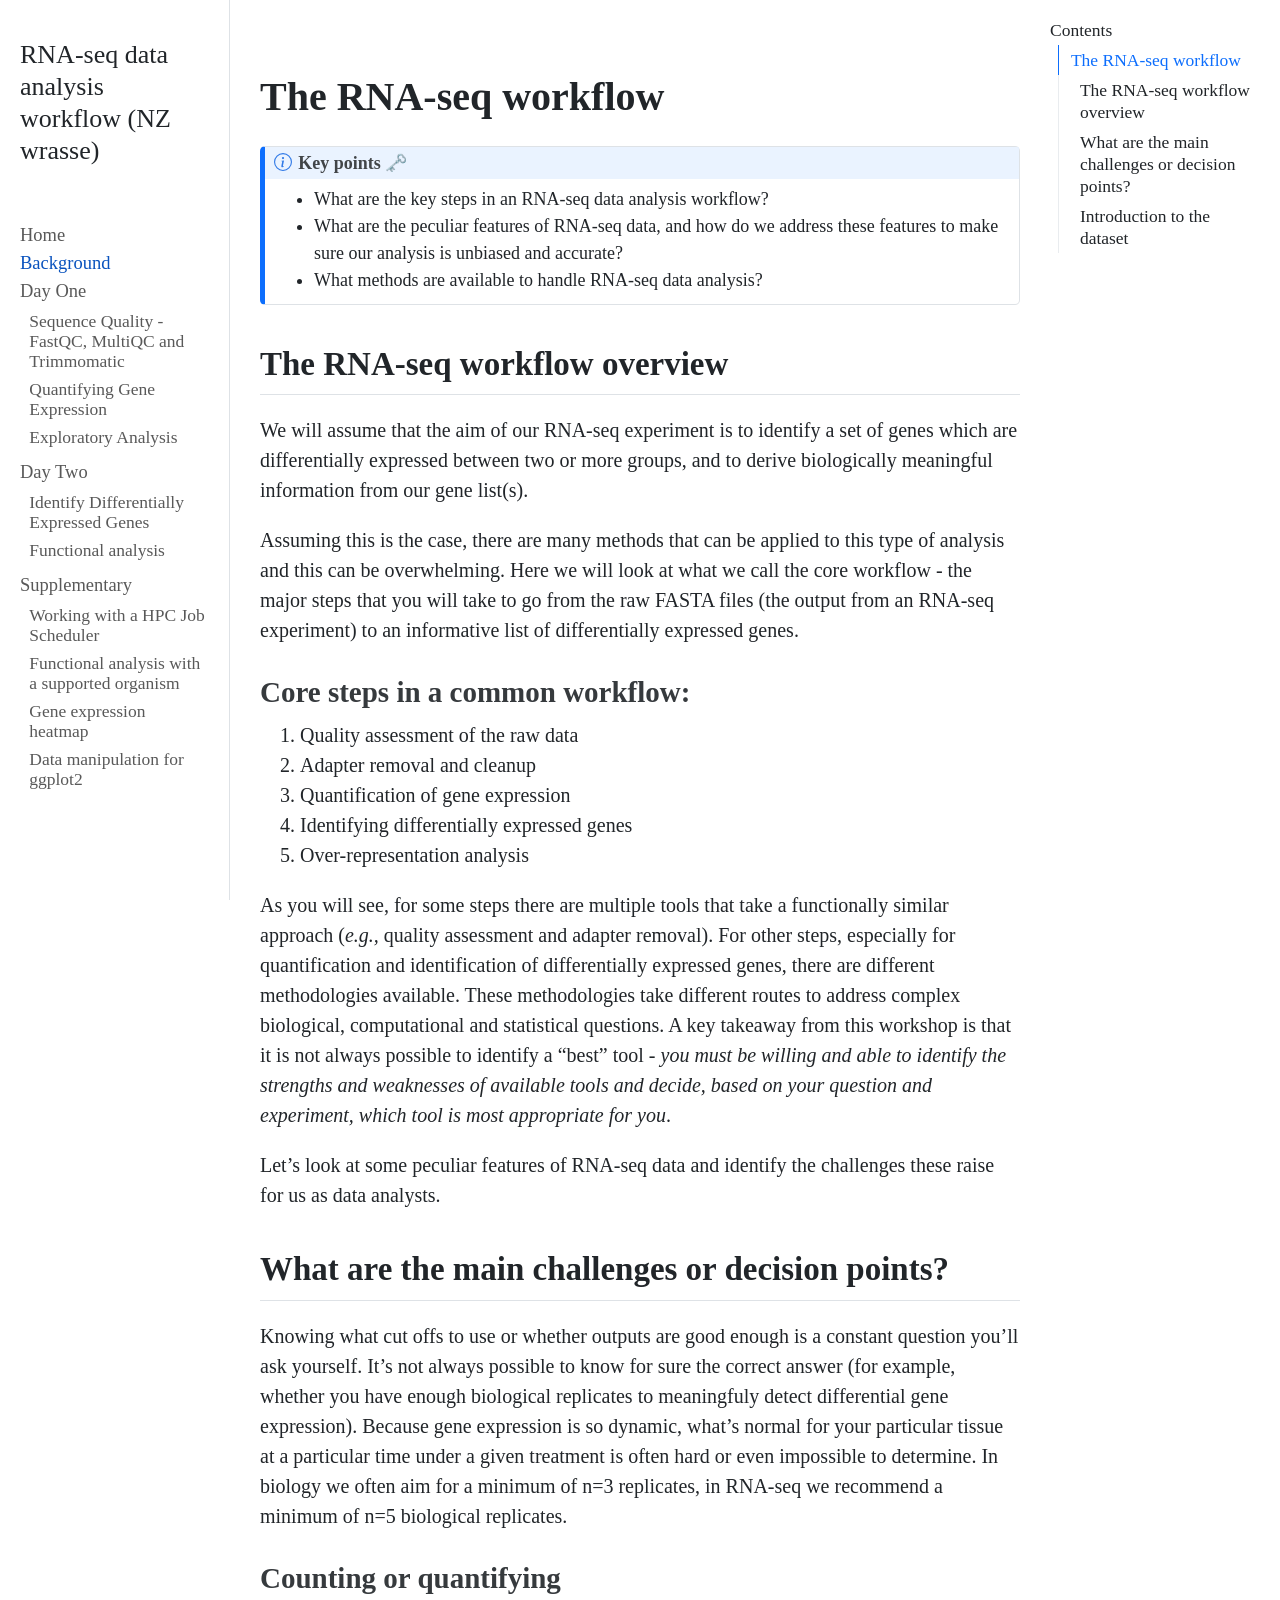
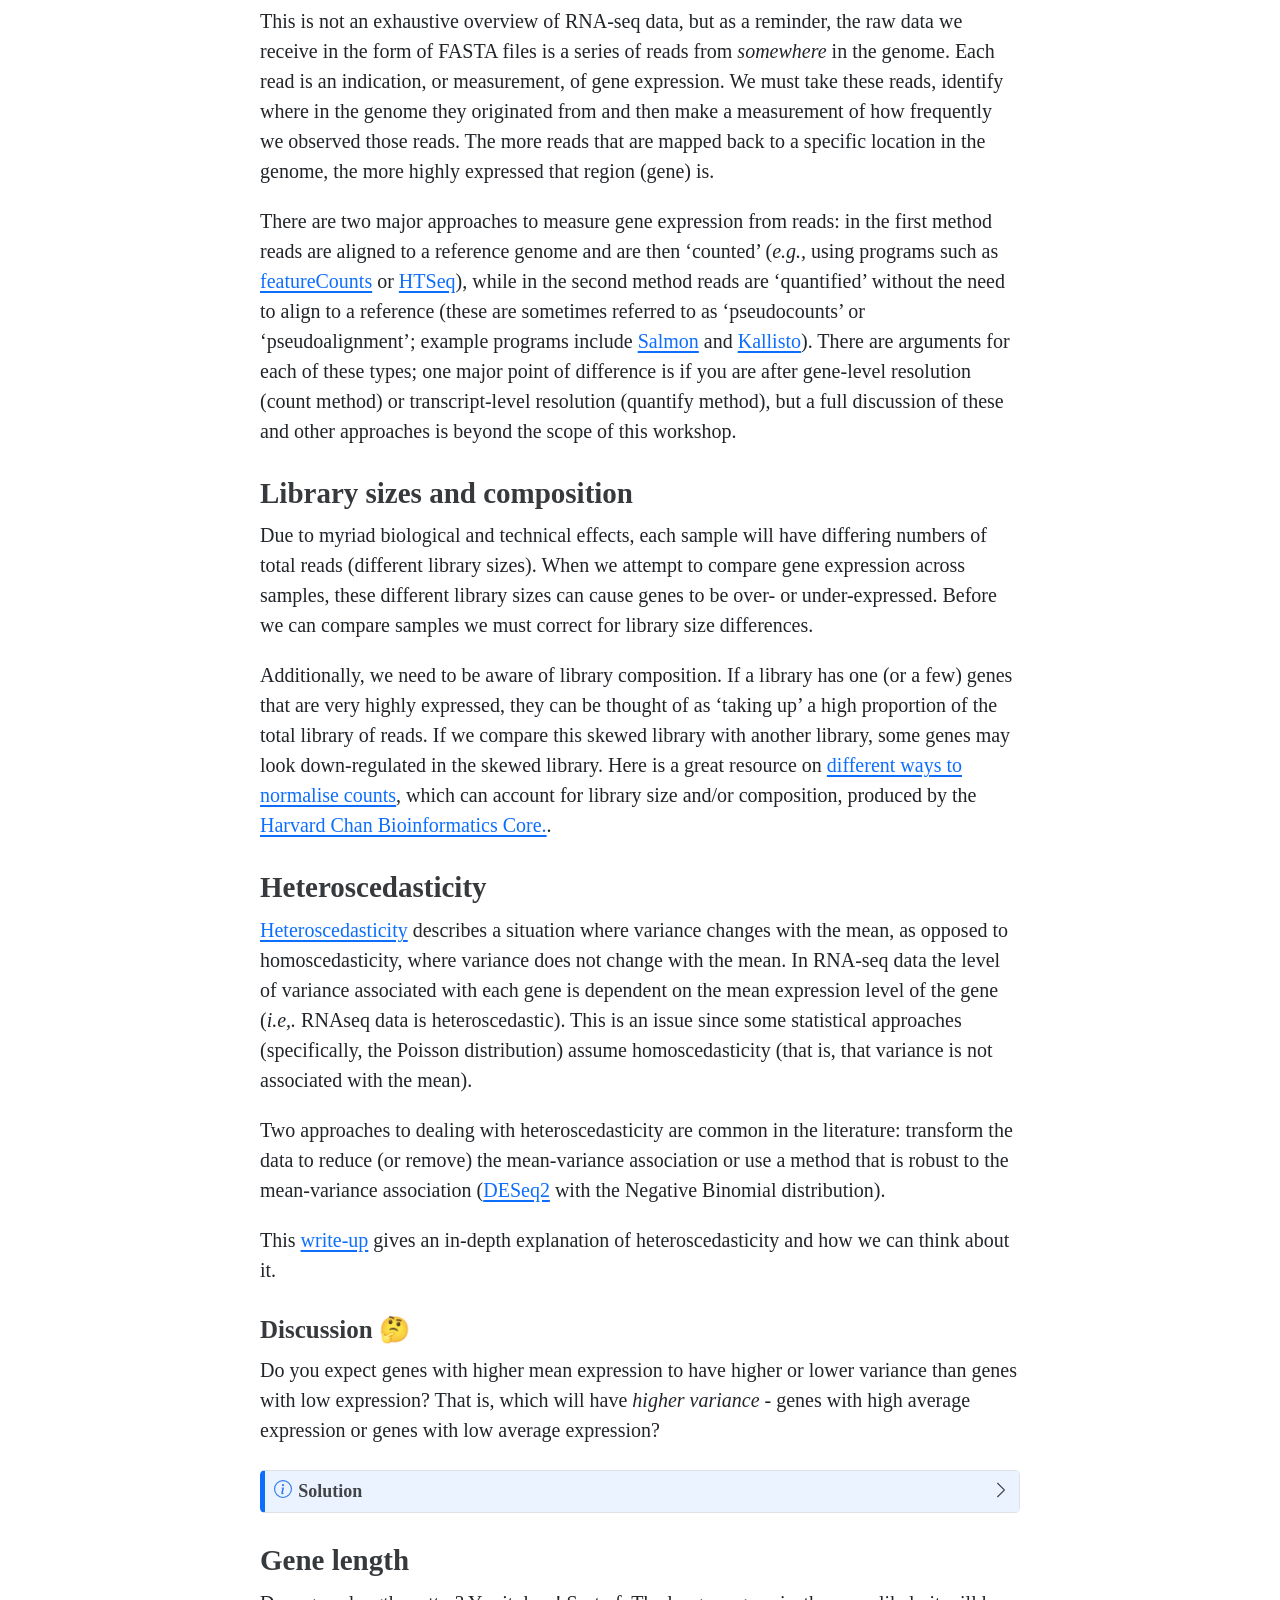
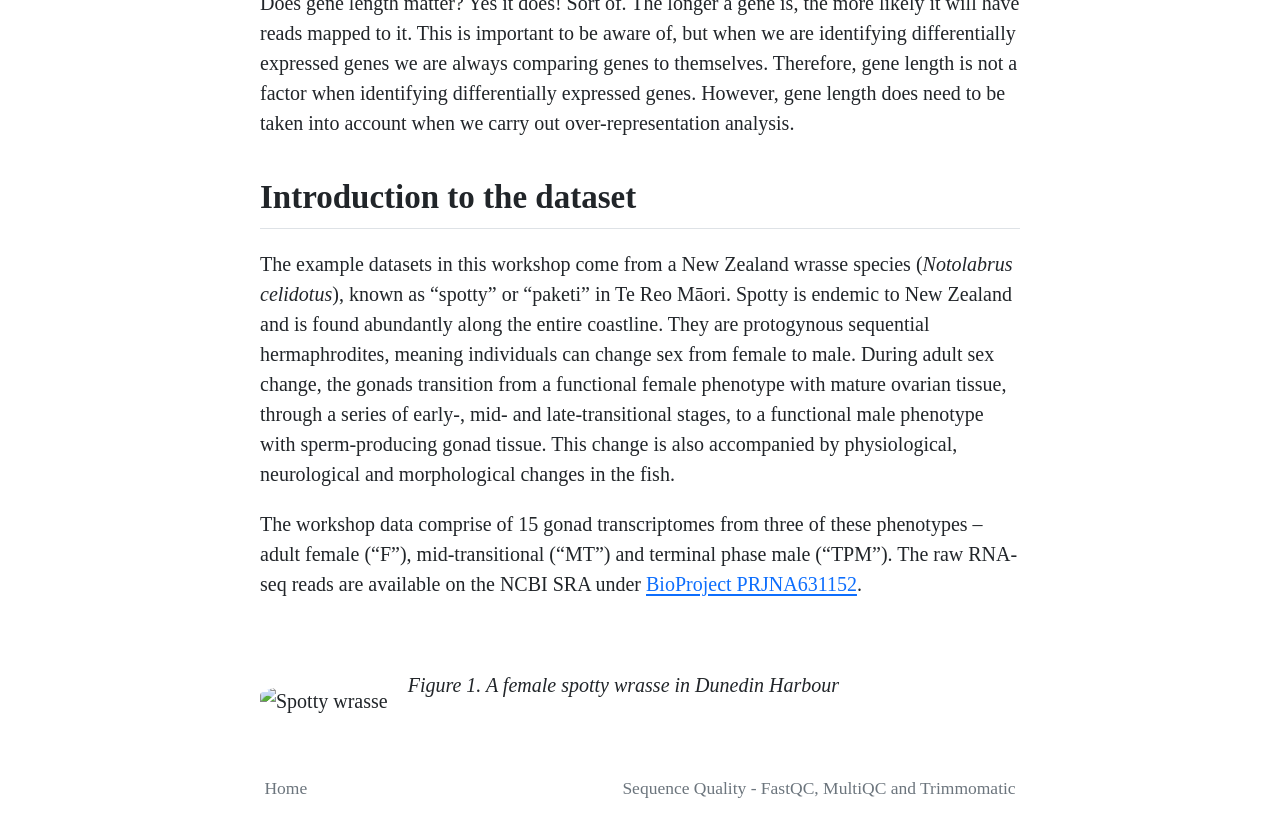
==== docs/background.html @ fb3caf38 "updates" ====
<!DOCTYPE html>
<html xmlns="http://www.w3.org/1999/xhtml" lang="en" xml:lang="en"><head>

<meta charset="utf-8">
<meta name="generator" content="quarto-1.7.31">

<meta name="viewport" content="width=device-width, initial-scale=1.0, user-scalable=yes">


<title>background – RNA-seq data analysis workflow (NZ wrasse)</title>
<style>
code{white-space: pre-wrap;}
span.smallcaps{font-variant: small-caps;}
div.columns{display: flex; gap: min(4vw, 1.5em);}
div.column{flex: auto; overflow-x: auto;}
div.hanging-indent{margin-left: 1.5em; text-indent: -1.5em;}
ul.task-list{list-style: none;}
ul.task-list li input[type="checkbox"] {
  width: 0.8em;
  margin: 0 0.8em 0.2em -1em; /* quarto-specific, see https://github.com/quarto-dev/quarto-cli/issues/4556 */ 
  vertical-align: middle;
}
</style>


<script src="site_libs/quarto-nav/quarto-nav.js"></script>
<script src="site_libs/quarto-nav/headroom.min.js"></script>
<script src="site_libs/clipboard/clipboard.min.js"></script>
<script src="site_libs/quarto-search/autocomplete.umd.js"></script>
<script src="site_libs/quarto-search/fuse.min.js"></script>
<script src="site_libs/quarto-search/quarto-search.js"></script>
<meta name="quarto:offset" content="./">
<link href="./sequence-quality.html" rel="next">
<link href="./index.html" rel="prev">
<link href="./theme_images/GA-image-black-favicon.png" rel="icon" type="image/png">
<script src="site_libs/quarto-html/quarto.js" type="module"></script>
<script src="site_libs/quarto-html/tabsets/tabsets.js" type="module"></script>
<script src="site_libs/quarto-html/popper.min.js"></script>
<script src="site_libs/quarto-html/tippy.umd.min.js"></script>
<script src="site_libs/quarto-html/anchor.min.js"></script>
<link href="site_libs/quarto-html/tippy.css" rel="stylesheet">
<link href="site_libs/quarto-html/quarto-syntax-highlighting-e1a5c8363afafaef2c763b6775fbf3ca.css" rel="stylesheet" id="quarto-text-highlighting-styles">
<script src="site_libs/bootstrap/bootstrap.min.js"></script>
<link href="site_libs/bootstrap/bootstrap-icons.css" rel="stylesheet">
<link href="site_libs/bootstrap/bootstrap-2b26f57d8318b6eba2cd7cd1feee4645.min.css" rel="stylesheet" append-hash="true" id="quarto-bootstrap" data-mode="light">
<script id="quarto-search-options" type="application/json">{
  "location": "sidebar",
  "copy-button": false,
  "collapse-after": 3,
  "panel-placement": "start",
  "type": "textbox",
  "limit": 50,
  "keyboard-shortcut": [
    "f",
    "/",
    "s"
  ],
  "show-item-context": false,
  "language": {
    "search-no-results-text": "No results",
    "search-matching-documents-text": "matching documents",
    "search-copy-link-title": "Copy link to search",
    "search-hide-matches-text": "Hide additional matches",
    "search-more-match-text": "more match in this document",
    "search-more-matches-text": "more matches in this document",
    "search-clear-button-title": "Clear",
    "search-text-placeholder": "",
    "search-detached-cancel-button-title": "Cancel",
    "search-submit-button-title": "Submit",
    "search-label": "Search"
  }
}</script>


<link rel="stylesheet" href="styles.css">
<meta property="og:title" content="– RNA-seq data analysis workflow (NZ wrasse)">
<meta property="og:image" content="images/spotty-pic.JPG">
<meta property="og:site_name" content="RNA-seq data analysis workflow (NZ wrasse)">
<meta property="og:image:alt" content="Spotty wrasse">
</head>

<body class="nav-sidebar docked quarto-light">

<div id="quarto-search-results"></div>
  <header id="quarto-header" class="headroom fixed-top">
  <nav class="quarto-secondary-nav">
    <div class="container-fluid d-flex">
      <button type="button" class="quarto-btn-toggle btn" data-bs-toggle="collapse" role="button" data-bs-target=".quarto-sidebar-collapse-item" aria-controls="quarto-sidebar" aria-expanded="false" aria-label="Toggle sidebar navigation" onclick="if (window.quartoToggleHeadroom) { window.quartoToggleHeadroom(); }">
        <i class="bi bi-layout-text-sidebar-reverse"></i>
      </button>
        <nav class="quarto-page-breadcrumbs" aria-label="breadcrumb"><ol class="breadcrumb"><li class="breadcrumb-item"><a href="./background.html">Background</a></li></ol></nav>
        <a class="flex-grow-1" role="navigation" data-bs-toggle="collapse" data-bs-target=".quarto-sidebar-collapse-item" aria-controls="quarto-sidebar" aria-expanded="false" aria-label="Toggle sidebar navigation" onclick="if (window.quartoToggleHeadroom) { window.quartoToggleHeadroom(); }">      
        </a>
      <button type="button" class="btn quarto-search-button" aria-label="Search" onclick="window.quartoOpenSearch();">
        <i class="bi bi-search"></i>
      </button>
    </div>
  </nav>
</header>
<!-- content -->
<div id="quarto-content" class="quarto-container page-columns page-rows-contents page-layout-article">
<!-- sidebar -->
  <nav id="quarto-sidebar" class="sidebar collapse collapse-horizontal quarto-sidebar-collapse-item sidebar-navigation docked overflow-auto">
    <div class="pt-lg-2 mt-2 text-left sidebar-header">
    <div class="sidebar-title mb-0 py-0">
      <a href="./">RNA-seq data analysis workflow (NZ wrasse)</a> 
        <div class="sidebar-tools-main">
    <a href="https://github.com/GenomicsAotearoa/RNA-seq-data-analysis-workflow-NZ" title="Github" class="quarto-navigation-tool px-1" aria-label="Github"><i class="bi bi-github"></i></a>
</div>
    </div>
      </div>
        <div class="mt-2 flex-shrink-0 align-items-center">
        <div class="sidebar-search">
        <div id="quarto-search" class="" title="Search"></div>
        </div>
        </div>
    <div class="sidebar-menu-container"> 
    <ul class="list-unstyled mt-1">
        <li class="sidebar-item">
  <div class="sidebar-item-container"> 
  <a href="./index.html" class="sidebar-item-text sidebar-link">
 <span class="menu-text">Home</span></a>
  </div>
</li>
        <li class="sidebar-item">
  <div class="sidebar-item-container"> 
  <a href="./background.html" class="sidebar-item-text sidebar-link active">
 <span class="menu-text">Background</span></a>
  </div>
</li>
        <li class="sidebar-item sidebar-item-section">
      <div class="sidebar-item-container"> 
            <a class="sidebar-item-text sidebar-link text-start" data-bs-toggle="collapse" data-bs-target="#quarto-sidebar-section-1" role="navigation" aria-expanded="true">
 <span class="menu-text">Day One</span></a>
          <a class="sidebar-item-toggle text-start" data-bs-toggle="collapse" data-bs-target="#quarto-sidebar-section-1" role="navigation" aria-expanded="true" aria-label="Toggle section">
            <i class="bi bi-chevron-right ms-2"></i>
          </a> 
      </div>
      <ul id="quarto-sidebar-section-1" class="collapse list-unstyled sidebar-section depth1 show">  
          <li class="sidebar-item">
  <div class="sidebar-item-container"> 
  <a href="./sequence-quality.html" class="sidebar-item-text sidebar-link">
 <span class="menu-text">Sequence Quality - FastQC, MultiQC and Trimmomatic</span></a>
  </div>
</li>
          <li class="sidebar-item">
  <div class="sidebar-item-container"> 
  <a href="./index-align-quantify.html" class="sidebar-item-text sidebar-link">
 <span class="menu-text">Quantifying Gene Expression</span></a>
  </div>
</li>
          <li class="sidebar-item">
  <div class="sidebar-item-container"> 
  <a href="./exploratory.html" class="sidebar-item-text sidebar-link">
 <span class="menu-text">Exploratory Analysis</span></a>
  </div>
</li>
      </ul>
  </li>
        <li class="sidebar-item sidebar-item-section">
      <div class="sidebar-item-container"> 
            <a class="sidebar-item-text sidebar-link text-start" data-bs-toggle="collapse" data-bs-target="#quarto-sidebar-section-2" role="navigation" aria-expanded="true">
 <span class="menu-text">Day Two</span></a>
          <a class="sidebar-item-toggle text-start" data-bs-toggle="collapse" data-bs-target="#quarto-sidebar-section-2" role="navigation" aria-expanded="true" aria-label="Toggle section">
            <i class="bi bi-chevron-right ms-2"></i>
          </a> 
      </div>
      <ul id="quarto-sidebar-section-2" class="collapse list-unstyled sidebar-section depth1 show">  
          <li class="sidebar-item">
  <div class="sidebar-item-container"> 
  <a href="./dge.html" class="sidebar-item-text sidebar-link">
 <span class="menu-text">Identify Differentially Expressed Genes</span></a>
  </div>
</li>
          <li class="sidebar-item">
  <div class="sidebar-item-container"> 
  <a href="./functional-analysis.html" class="sidebar-item-text sidebar-link">
 <span class="menu-text">Functional analysis</span></a>
  </div>
</li>
      </ul>
  </li>
        <li class="sidebar-item sidebar-item-section">
      <div class="sidebar-item-container"> 
            <a class="sidebar-item-text sidebar-link text-start" data-bs-toggle="collapse" data-bs-target="#quarto-sidebar-section-3" role="navigation" aria-expanded="true">
 <span class="menu-text">Supplementary</span></a>
          <a class="sidebar-item-toggle text-start" data-bs-toggle="collapse" data-bs-target="#quarto-sidebar-section-3" role="navigation" aria-expanded="true" aria-label="Toggle section">
            <i class="bi bi-chevron-right ms-2"></i>
          </a> 
      </div>
      <ul id="quarto-sidebar-section-3" class="collapse list-unstyled sidebar-section depth1 show">  
          <li class="sidebar-item">
  <div class="sidebar-item-container"> 
  <a href="./Supplementary/S1_hpc-job-scheduler.html" class="sidebar-item-text sidebar-link">
 <span class="menu-text">Working with a HPC Job Scheduler</span></a>
  </div>
</li>
          <li class="sidebar-item">
  <div class="sidebar-item-container"> 
  <a href="./Supplementary/S2_functional.html" class="sidebar-item-text sidebar-link">
 <span class="menu-text">Functional analysis with a supported organism</span></a>
  </div>
</li>
          <li class="sidebar-item">
  <div class="sidebar-item-container"> 
  <a href="./Supplementary/S3_heatmap.html" class="sidebar-item-text sidebar-link">
 <span class="menu-text">Gene expression heatmap</span></a>
  </div>
</li>
          <li class="sidebar-item">
  <div class="sidebar-item-container"> 
  <a href="./Supplementary/S4_data-manipulation-ggplot2.html" class="sidebar-item-text sidebar-link">
 <span class="menu-text">Data manipulation for ggplot2</span></a>
  </div>
</li>
      </ul>
  </li>
    </ul>
    </div>
</nav>
<div id="quarto-sidebar-glass" class="quarto-sidebar-collapse-item" data-bs-toggle="collapse" data-bs-target=".quarto-sidebar-collapse-item"></div>
<!-- margin-sidebar -->
    <div id="quarto-margin-sidebar" class="sidebar margin-sidebar">
        <nav id="TOC" role="doc-toc" class="toc-active">
    <h2 id="toc-title">Contents</h2>
   
  <ul>
  <li><a href="#the-rna-seq-workflow" id="toc-the-rna-seq-workflow" class="nav-link active" data-scroll-target="#the-rna-seq-workflow">The RNA-seq workflow</a>
  <ul>
  <li><a href="#the-rna-seq-workflow-overview" id="toc-the-rna-seq-workflow-overview" class="nav-link" data-scroll-target="#the-rna-seq-workflow-overview">The RNA-seq workflow overview</a>
  <ul class="collapse">
  <li><a href="#core-steps-in-a-common-workflow" id="toc-core-steps-in-a-common-workflow" class="nav-link" data-scroll-target="#core-steps-in-a-common-workflow">Core steps in a common workflow:</a></li>
  </ul></li>
  <li><a href="#what-are-the-main-challenges-or-decision-points" id="toc-what-are-the-main-challenges-or-decision-points" class="nav-link" data-scroll-target="#what-are-the-main-challenges-or-decision-points">What are the main challenges or decision points?</a>
  <ul class="collapse">
  <li><a href="#counting-or-quantifying" id="toc-counting-or-quantifying" class="nav-link" data-scroll-target="#counting-or-quantifying">Counting or quantifying</a></li>
  <li><a href="#library-sizes-and-composition" id="toc-library-sizes-and-composition" class="nav-link" data-scroll-target="#library-sizes-and-composition">Library sizes and composition</a></li>
  <li><a href="#heteroscedasticity" id="toc-heteroscedasticity" class="nav-link" data-scroll-target="#heteroscedasticity">Heteroscedasticity</a>
  <ul class="collapse">
  <li><a href="#discussion" id="toc-discussion" class="nav-link" data-scroll-target="#discussion"><strong>Discussion</strong> 🤔</a></li>
  </ul></li>
  <li><a href="#gene-length" id="toc-gene-length" class="nav-link" data-scroll-target="#gene-length">Gene length</a></li>
  </ul></li>
  <li><a href="#introduction-to-the-dataset" id="toc-introduction-to-the-dataset" class="nav-link" data-scroll-target="#introduction-to-the-dataset">Introduction to the dataset</a></li>
  </ul></li>
  </ul>
</nav>
    </div>
<!-- main -->
<main class="content" id="quarto-document-content"><header id="title-block-header" class="quarto-title-block"></header>




<section id="the-rna-seq-workflow" class="level1">
<h1>The RNA-seq workflow</h1>
<div class="callout callout-style-default callout-note callout-titled">
<div class="callout-header d-flex align-content-center">
<div class="callout-icon-container">
<i class="callout-icon"></i>
</div>
<div class="callout-title-container flex-fill">
Key points 🗝️
</div>
</div>
<div class="callout-body-container callout-body">
<ul>
<li>What are the key steps in an RNA-seq data analysis workflow?<br>
</li>
<li>What are the peculiar features of RNA-seq data, and how do we address these features to make sure our analysis is unbiased and accurate?<br>
</li>
<li>What methods are available to handle RNA-seq data analysis?<br>
</li>
</ul>
</div>
</div>
<section id="the-rna-seq-workflow-overview" class="level2">
<h2 class="anchored" data-anchor-id="the-rna-seq-workflow-overview">The RNA-seq workflow overview</h2>
<p>We will assume that the aim of our RNA-seq experiment is to identify a set of genes which are differentially expressed between two or more groups, and to derive biologically meaningful information from our gene list(s).</p>
<p>Assuming this is the case, there are many methods that can be applied to this type of analysis and this can be overwhelming. Here we will look at what we call the core workflow - the major steps that you will take to go from the raw FASTA files (the output from an RNA-seq experiment) to an informative list of differentially expressed genes.</p>
<section id="core-steps-in-a-common-workflow" class="level3">
<h3 class="anchored" data-anchor-id="core-steps-in-a-common-workflow">Core steps in a common workflow:</h3>
<ol type="1">
<li>Quality assessment of the raw data</li>
<li>Adapter removal and cleanup</li>
<li>Quantification of gene expression</li>
<li>Identifying differentially expressed genes</li>
<li>Over-representation analysis</li>
</ol>
<p>As you will see, for some steps there are multiple tools that take a functionally similar approach (<em>e.g.,</em> quality assessment and adapter removal). For other steps, especially for quantification and identification of differentially expressed genes, there are different methodologies available. These methodologies take different routes to address complex biological, computational and statistical questions. A key takeaway from this workshop is that it is not always possible to identify a “best” tool - <em>you must be willing and able to identify the strengths and weaknesses of available tools and decide, based on your question and experiment, which tool is most appropriate for you</em>.</p>
<p>Let’s look at some peculiar features of RNA-seq data and identify the challenges these raise for us as data analysts.</p>
</section>
</section>
<section id="what-are-the-main-challenges-or-decision-points" class="level2">
<h2 class="anchored" data-anchor-id="what-are-the-main-challenges-or-decision-points">What are the main challenges or decision points?</h2>
<p>Knowing what cut offs to use or whether outputs are good enough is a constant question you’ll ask yourself. It’s not always possible to know for sure the correct answer (for example, whether you have enough biological replicates to meaningfuly detect differential gene expression). Because gene expression is so dynamic, what’s normal for your particular tissue at a particular time under a given treatment is often hard or even impossible to determine. In biology we often aim for a minimum of n=3 replicates, in RNA-seq we recommend a minimum of n=5 biological replicates.</p>
<section id="counting-or-quantifying" class="level3">
<h3 class="anchored" data-anchor-id="counting-or-quantifying">Counting or quantifying</h3>
<p>This is not an exhaustive overview of RNA-seq data, but as a reminder, the raw data we receive in the form of FASTA files is a series of reads from <em>somewhere</em> in the genome. Each read is an indication, or measurement, of gene expression. We must take these reads, identify where in the genome they originated from and then make a measurement of how frequently we observed those reads. The more reads that are mapped back to a specific location in the genome, the more highly expressed that region (gene) is.</p>
<p>There are two major approaches to measure gene expression from reads: in the first method reads are aligned to a reference genome and are then ‘counted’ (<em>e.g.,</em> using programs such as <a href="https://subread.sourceforge.net/featureCounts.html">featureCounts</a> or <a href="https://htseq.readthedocs.io/en/latest/htseqcount.html">HTSeq</a>), while in the second method reads are ‘quantified’ without the need to align to a reference (these are sometimes referred to as ‘pseudocounts’ or ‘pseudoalignment’; example programs include <a href="https://combine-lab.github.io/salmon/">Salmon</a> and <a href="https://pachterlab.github.io/kallisto/about">Kallisto</a>). There are arguments for each of these types; one major point of difference is if you are after gene-level resolution (count method) or transcript-level resolution (quantify method), but a full discussion of these and other approaches is beyond the scope of this workshop.</p>
</section>
<section id="library-sizes-and-composition" class="level3">
<h3 class="anchored" data-anchor-id="library-sizes-and-composition">Library sizes and composition</h3>
<p>Due to myriad biological and technical effects, each sample will have differing numbers of total reads (different library sizes). When we attempt to compare gene expression across samples, these different library sizes can cause genes to be over- or under-expressed. Before we can compare samples we must correct for library size differences.</p>
<p>Additionally, we need to be aware of library composition. If a library has one (or a few) genes that are very highly expressed, they can be thought of as ‘taking up’ a high proportion of the total library of reads. If we compare this skewed library with another library, some genes may look down-regulated in the skewed library. Here is a great resource on <a href="https://hbctraining.github.io/Intro-to-DGE/lessons/02_DGE_count_normalization.html">different ways to normalise counts</a>, which can account for library size and/or composition, produced by the <a href="https://github.com/hbctraining/Intro-to-DGE">Harvard Chan Bioinformatics Core.</a>.</p>
</section>
<section id="heteroscedasticity" class="level3">
<h3 class="anchored" data-anchor-id="heteroscedasticity">Heteroscedasticity</h3>
<p><a href="https://en.wikipedia.org/wiki/Homoscedasticity_and_heteroscedasticity">Heteroscedasticity</a> describes a situation where variance changes with the mean, as opposed to homoscedasticity, where variance does not change with the mean. In RNA-seq data the level of variance associated with each gene is dependent on the mean expression level of the gene (<em>i.e,.</em> RNAseq data is heteroscedastic). This is an issue since some statistical approaches (specifically, the Poisson distribution) assume homoscedasticity (that is, that variance is not associated with the mean).</p>
<p>Two approaches to dealing with heteroscedasticity are common in the literature: transform the data to reduce (or remove) the mean-variance association or use a method that is robust to the mean-variance association (<a href="https://doi.org/10.1186/s13059-014-0550-8">DESeq2</a> with the Negative Binomial distribution).</p>
<p>This <a href="https://github.com/friedue/Notes/blob/master/RNA_heteroskedasticity.md">write-up</a> gives an in-depth explanation of heteroscedasticity and how we can think about it.</p>
<section id="discussion" class="level4">
<h4 class="anchored" data-anchor-id="discussion"><strong>Discussion</strong> 🤔</h4>
<p>Do you expect genes with higher mean expression to have higher or lower variance than genes with low expression? That is, which will have <em>higher variance</em> - genes with high average expression or genes with low average expression?</p>
<div class="callout callout-style-default callout-note callout-titled">
<div class="callout-header d-flex align-content-center" data-bs-toggle="collapse" data-bs-target=".callout-2-contents" aria-controls="callout-2" aria-expanded="false" aria-label="Toggle callout">
<div class="callout-icon-container">
<i class="callout-icon"></i>
</div>
<div class="callout-title-container flex-fill">
Solution
</div>
<div class="callout-btn-toggle d-inline-block border-0 py-1 ps-1 pe-0 float-end"><i class="callout-toggle"></i></div>
</div>
<div id="callout-2" class="callout-2-contents callout-collapse collapse">
<div class="callout-body-container callout-body">
<p>This can be a surprisingly complex question to answer, and depends on how we think about variance. If a gene has a high mean expression (<em>e.g.,</em> say 1000), then we can expect that the standard deviation will be a reasonably high number (<em>e.g.,</em> let’s say 20). If a gene has low mean expression (e.g., 10), then the standard deviation will be small (<em>e.g.,</em> 2). So, it is true to say that for genes with higher average expression, the standard deviation is greater.</p>
<p>However, we also need to think about magnitude of variance, which we can do using the numbers from our above imaginary examples. For the gene with a mean expression of 1000 and sd of 20, going from 1000 to 1020 is not a big change (<em>i.e.,</em> 1.02 fold change). For the gene with the low mean expression, going from 10 to 12 <em>is</em> a large change (<em>i.e.,</em> 1.2 fold change).</p>
<p>Our assumption then is that a large fold change, regardless of the actual read count change for that gene, has a meaningful biological effect.</p>
<p>We will look more at heteroscedasticity when we begin to identify differentially expressed genes, but for now it is important to be aware of the concept.</p>
</div>
</div>
</div>
</section>
</section>
<section id="gene-length" class="level3">
<h3 class="anchored" data-anchor-id="gene-length">Gene length</h3>
<p>Does gene length matter? Yes it does! Sort of. The longer a gene is, the more likely it will have reads mapped to it. This is important to be aware of, but when we are identifying differentially expressed genes we are always comparing genes to themselves. Therefore, gene length is not a factor when identifying differentially expressed genes. However, gene length does need to be taken into account when we carry out over-representation analysis.</p>
</section>
</section>
<section id="introduction-to-the-dataset" class="level2">
<h2 class="anchored" data-anchor-id="introduction-to-the-dataset">Introduction to the dataset</h2>
<p>The example datasets in this workshop come from a New Zealand wrasse species (<em>Notolabrus celidotus</em>), known as “spotty” or “paketi” in Te Reo Māori. Spotty is endemic to New Zealand and is found abundantly along the entire coastline. They are protogynous sequential hermaphrodites, meaning individuals can change sex from female to male. During adult sex change, the gonads transition from a functional female phenotype with mature ovarian tissue, through a series of early-, mid- and late-transitional stages, to a functional male phenotype with sperm-producing gonad tissue. This change is also accompanied by physiological, neurological and morphological changes in the fish.</p>
<p>The workshop data comprise of 15 gonad transcriptomes from three of these phenotypes – adult female (“F”), mid-transitional (“MT”) and terminal phase male (“TPM”). The raw RNA-seq reads are available on the NCBI SRA under <a href="https://www.ncbi.nlm.nih.gov/bioproject/631152">BioProject PRJNA631152</a>.</p>
<p><br>
</p>
<table style="border: none; border-collapse: collapse;">
<tbody><tr style="border: none;">
<td style="border: none; padding: 0;">
<img src="images/spotty-pic.JPG" alt="Spotty wrasse" style="width:400px; height:300px; object-fit:cover; border-radius:30%;">
</td>
<td style="border: none; padding-left:20px; text-align: justify;">
<i>Figure 1. A female spotty wrasse in Dunedin Harbour</i><br> <br>
</td>
</tr>
</tbody></table>


</section>
</section>

</main> <!-- /main -->
<script id="quarto-html-after-body" type="application/javascript">
  window.document.addEventListener("DOMContentLoaded", function (event) {
    const icon = "";
    const anchorJS = new window.AnchorJS();
    anchorJS.options = {
      placement: 'right',
      icon: icon
    };
    anchorJS.add('.anchored');
    const isCodeAnnotation = (el) => {
      for (const clz of el.classList) {
        if (clz.startsWith('code-annotation-')) {                     
          return true;
        }
      }
      return false;
    }
    const onCopySuccess = function(e) {
      // button target
      const button = e.trigger;
      // don't keep focus
      button.blur();
      // flash "checked"
      button.classList.add('code-copy-button-checked');
      var currentTitle = button.getAttribute("title");
      button.setAttribute("title", "Copied!");
      let tooltip;
      if (window.bootstrap) {
        button.setAttribute("data-bs-toggle", "tooltip");
        button.setAttribute("data-bs-placement", "left");
        button.setAttribute("data-bs-title", "Copied!");
        tooltip = new bootstrap.Tooltip(button, 
          { trigger: "manual", 
            customClass: "code-copy-button-tooltip",
            offset: [0, -8]});
        tooltip.show();    
      }
      setTimeout(function() {
        if (tooltip) {
          tooltip.hide();
          button.removeAttribute("data-bs-title");
          button.removeAttribute("data-bs-toggle");
          button.removeAttribute("data-bs-placement");
        }
        button.setAttribute("title", currentTitle);
        button.classList.remove('code-copy-button-checked');
      }, 1000);
      // clear code selection
      e.clearSelection();
    }
    const getTextToCopy = function(trigger) {
        const codeEl = trigger.previousElementSibling.cloneNode(true);
        for (const childEl of codeEl.children) {
          if (isCodeAnnotation(childEl)) {
            childEl.remove();
          }
        }
        return codeEl.innerText;
    }
    const clipboard = new window.ClipboardJS('.code-copy-button:not([data-in-quarto-modal])', {
      text: getTextToCopy
    });
    clipboard.on('success', onCopySuccess);
    if (window.document.getElementById('quarto-embedded-source-code-modal')) {
      const clipboardModal = new window.ClipboardJS('.code-copy-button[data-in-quarto-modal]', {
        text: getTextToCopy,
        container: window.document.getElementById('quarto-embedded-source-code-modal')
      });
      clipboardModal.on('success', onCopySuccess);
    }
      var localhostRegex = new RegExp(/^(?:http|https):\/\/localhost\:?[0-9]*\//);
      var mailtoRegex = new RegExp(/^mailto:/);
        var filterRegex = new RegExp('/' + window.location.host + '/');
      var isInternal = (href) => {
          return filterRegex.test(href) || localhostRegex.test(href) || mailtoRegex.test(href);
      }
      // Inspect non-navigation links and adorn them if external
     var links = window.document.querySelectorAll('a[href]:not(.nav-link):not(.navbar-brand):not(.toc-action):not(.sidebar-link):not(.sidebar-item-toggle):not(.pagination-link):not(.no-external):not([aria-hidden]):not(.dropdown-item):not(.quarto-navigation-tool):not(.about-link)');
      for (var i=0; i<links.length; i++) {
        const link = links[i];
        if (!isInternal(link.href)) {
          // undo the damage that might have been done by quarto-nav.js in the case of
          // links that we want to consider external
          if (link.dataset.originalHref !== undefined) {
            link.href = link.dataset.originalHref;
          }
            // target, if specified
            link.setAttribute("target", "_blank");
            if (link.getAttribute("rel") === null) {
              link.setAttribute("rel", "noopener");
            }
        }
      }
    function tippyHover(el, contentFn, onTriggerFn, onUntriggerFn) {
      const config = {
        allowHTML: true,
        maxWidth: 500,
        delay: 100,
        arrow: false,
        appendTo: function(el) {
            return el.parentElement;
        },
        interactive: true,
        interactiveBorder: 10,
        theme: 'quarto',
        placement: 'bottom-start',
      };
      if (contentFn) {
        config.content = contentFn;
      }
      if (onTriggerFn) {
        config.onTrigger = onTriggerFn;
      }
      if (onUntriggerFn) {
        config.onUntrigger = onUntriggerFn;
      }
      window.tippy(el, config); 
    }
    const noterefs = window.document.querySelectorAll('a[role="doc-noteref"]');
    for (var i=0; i<noterefs.length; i++) {
      const ref = noterefs[i];
      tippyHover(ref, function() {
        // use id or data attribute instead here
        let href = ref.getAttribute('data-footnote-href') || ref.getAttribute('href');
        try { href = new URL(href).hash; } catch {}
        const id = href.replace(/^#\/?/, "");
        const note = window.document.getElementById(id);
        if (note) {
          return note.innerHTML;
        } else {
          return "";
        }
      });
    }
    const xrefs = window.document.querySelectorAll('a.quarto-xref');
    const processXRef = (id, note) => {
      // Strip column container classes
      const stripColumnClz = (el) => {
        el.classList.remove("page-full", "page-columns");
        if (el.children) {
          for (const child of el.children) {
            stripColumnClz(child);
          }
        }
      }
      stripColumnClz(note)
      if (id === null || id.startsWith('sec-')) {
        // Special case sections, only their first couple elements
        const container = document.createElement("div");
        if (note.children && note.children.length > 2) {
          container.appendChild(note.children[0].cloneNode(true));
          for (let i = 1; i < note.children.length; i++) {
            const child = note.children[i];
            if (child.tagName === "P" && child.innerText === "") {
              continue;
            } else {
              container.appendChild(child.cloneNode(true));
              break;
            }
          }
          if (window.Quarto?.typesetMath) {
            window.Quarto.typesetMath(container);
          }
          return container.innerHTML
        } else {
          if (window.Quarto?.typesetMath) {
            window.Quarto.typesetMath(note);
          }
          return note.innerHTML;
        }
      } else {
        // Remove any anchor links if they are present
        const anchorLink = note.querySelector('a.anchorjs-link');
        if (anchorLink) {
          anchorLink.remove();
        }
        if (window.Quarto?.typesetMath) {
          window.Quarto.typesetMath(note);
        }
        if (note.classList.contains("callout")) {
          return note.outerHTML;
        } else {
          return note.innerHTML;
        }
      }
    }
    for (var i=0; i<xrefs.length; i++) {
      const xref = xrefs[i];
      tippyHover(xref, undefined, function(instance) {
        instance.disable();
        let url = xref.getAttribute('href');
        let hash = undefined; 
        if (url.startsWith('#')) {
          hash = url;
        } else {
          try { hash = new URL(url).hash; } catch {}
        }
        if (hash) {
          const id = hash.replace(/^#\/?/, "");
          const note = window.document.getElementById(id);
          if (note !== null) {
            try {
              const html = processXRef(id, note.cloneNode(true));
              instance.setContent(html);
            } finally {
              instance.enable();
              instance.show();
            }
          } else {
            // See if we can fetch this
            fetch(url.split('#')[0])
            .then(res => res.text())
            .then(html => {
              const parser = new DOMParser();
              const htmlDoc = parser.parseFromString(html, "text/html");
              const note = htmlDoc.getElementById(id);
              if (note !== null) {
                const html = processXRef(id, note);
                instance.setContent(html);
              } 
            }).finally(() => {
              instance.enable();
              instance.show();
            });
          }
        } else {
          // See if we can fetch a full url (with no hash to target)
          // This is a special case and we should probably do some content thinning / targeting
          fetch(url)
          .then(res => res.text())
          .then(html => {
            const parser = new DOMParser();
            const htmlDoc = parser.parseFromString(html, "text/html");
            const note = htmlDoc.querySelector('main.content');
            if (note !== null) {
              // This should only happen for chapter cross references
              // (since there is no id in the URL)
              // remove the first header
              if (note.children.length > 0 && note.children[0].tagName === "HEADER") {
                note.children[0].remove();
              }
              const html = processXRef(null, note);
              instance.setContent(html);
            } 
          }).finally(() => {
            instance.enable();
            instance.show();
          });
        }
      }, function(instance) {
      });
    }
        let selectedAnnoteEl;
        const selectorForAnnotation = ( cell, annotation) => {
          let cellAttr = 'data-code-cell="' + cell + '"';
          let lineAttr = 'data-code-annotation="' +  annotation + '"';
          const selector = 'span[' + cellAttr + '][' + lineAttr + ']';
          return selector;
        }
        const selectCodeLines = (annoteEl) => {
          const doc = window.document;
          const targetCell = annoteEl.getAttribute("data-target-cell");
          const targetAnnotation = annoteEl.getAttribute("data-target-annotation");
          const annoteSpan = window.document.querySelector(selectorForAnnotation(targetCell, targetAnnotation));
          const lines = annoteSpan.getAttribute("data-code-lines").split(",");
          const lineIds = lines.map((line) => {
            return targetCell + "-" + line;
          })
          let top = null;
          let height = null;
          let parent = null;
          if (lineIds.length > 0) {
              //compute the position of the single el (top and bottom and make a div)
              const el = window.document.getElementById(lineIds[0]);
              top = el.offsetTop;
              height = el.offsetHeight;
              parent = el.parentElement.parentElement;
            if (lineIds.length > 1) {
              const lastEl = window.document.getElementById(lineIds[lineIds.length - 1]);
              const bottom = lastEl.offsetTop + lastEl.offsetHeight;
              height = bottom - top;
            }
            if (top !== null && height !== null && parent !== null) {
              // cook up a div (if necessary) and position it 
              let div = window.document.getElementById("code-annotation-line-highlight");
              if (div === null) {
                div = window.document.createElement("div");
                div.setAttribute("id", "code-annotation-line-highlight");
                div.style.position = 'absolute';
                parent.appendChild(div);
              }
              div.style.top = top - 2 + "px";
              div.style.height = height + 4 + "px";
              div.style.left = 0;
              let gutterDiv = window.document.getElementById("code-annotation-line-highlight-gutter");
              if (gutterDiv === null) {
                gutterDiv = window.document.createElement("div");
                gutterDiv.setAttribute("id", "code-annotation-line-highlight-gutter");
                gutterDiv.style.position = 'absolute';
                const codeCell = window.document.getElementById(targetCell);
                const gutter = codeCell.querySelector('.code-annotation-gutter');
                gutter.appendChild(gutterDiv);
              }
              gutterDiv.style.top = top - 2 + "px";
              gutterDiv.style.height = height + 4 + "px";
            }
            selectedAnnoteEl = annoteEl;
          }
        };
        const unselectCodeLines = () => {
          const elementsIds = ["code-annotation-line-highlight", "code-annotation-line-highlight-gutter"];
          elementsIds.forEach((elId) => {
            const div = window.document.getElementById(elId);
            if (div) {
              div.remove();
            }
          });
          selectedAnnoteEl = undefined;
        };
          // Handle positioning of the toggle
      window.addEventListener(
        "resize",
        throttle(() => {
          elRect = undefined;
          if (selectedAnnoteEl) {
            selectCodeLines(selectedAnnoteEl);
          }
        }, 10)
      );
      function throttle(fn, ms) {
      let throttle = false;
      let timer;
        return (...args) => {
          if(!throttle) { // first call gets through
              fn.apply(this, args);
              throttle = true;
          } else { // all the others get throttled
              if(timer) clearTimeout(timer); // cancel #2
              timer = setTimeout(() => {
                fn.apply(this, args);
                timer = throttle = false;
              }, ms);
          }
        };
      }
        // Attach click handler to the DT
        const annoteDls = window.document.querySelectorAll('dt[data-target-cell]');
        for (const annoteDlNode of annoteDls) {
          annoteDlNode.addEventListener('click', (event) => {
            const clickedEl = event.target;
            if (clickedEl !== selectedAnnoteEl) {
              unselectCodeLines();
              const activeEl = window.document.querySelector('dt[data-target-cell].code-annotation-active');
              if (activeEl) {
                activeEl.classList.remove('code-annotation-active');
              }
              selectCodeLines(clickedEl);
              clickedEl.classList.add('code-annotation-active');
            } else {
              // Unselect the line
              unselectCodeLines();
              clickedEl.classList.remove('code-annotation-active');
            }
          });
        }
    const findCites = (el) => {
      const parentEl = el.parentElement;
      if (parentEl) {
        const cites = parentEl.dataset.cites;
        if (cites) {
          return {
            el,
            cites: cites.split(' ')
          };
        } else {
          return findCites(el.parentElement)
        }
      } else {
        return undefined;
      }
    };
    var bibliorefs = window.document.querySelectorAll('a[role="doc-biblioref"]');
    for (var i=0; i<bibliorefs.length; i++) {
      const ref = bibliorefs[i];
      const citeInfo = findCites(ref);
      if (citeInfo) {
        tippyHover(citeInfo.el, function() {
          var popup = window.document.createElement('div');
          citeInfo.cites.forEach(function(cite) {
            var citeDiv = window.document.createElement('div');
            citeDiv.classList.add('hanging-indent');
            citeDiv.classList.add('csl-entry');
            var biblioDiv = window.document.getElementById('ref-' + cite);
            if (biblioDiv) {
              citeDiv.innerHTML = biblioDiv.innerHTML;
            }
            popup.appendChild(citeDiv);
          });
          return popup.innerHTML;
        });
      }
    }
  });
  </script>
<nav class="page-navigation">
  <div class="nav-page nav-page-previous">
      <a href="./index.html" class="pagination-link" aria-label="Home">
        <i class="bi bi-arrow-left-short"></i> <span class="nav-page-text">Home</span>
      </a>          
  </div>
  <div class="nav-page nav-page-next">
      <a href="./sequence-quality.html" class="pagination-link" aria-label="Sequence Quality - FastQC, MultiQC and Trimmomatic">
        <span class="nav-page-text">Sequence Quality - FastQC, MultiQC and Trimmomatic</span> <i class="bi bi-arrow-right-short"></i>
      </a>
  </div>
</nav>
</div> <!-- /content -->




</body></html>
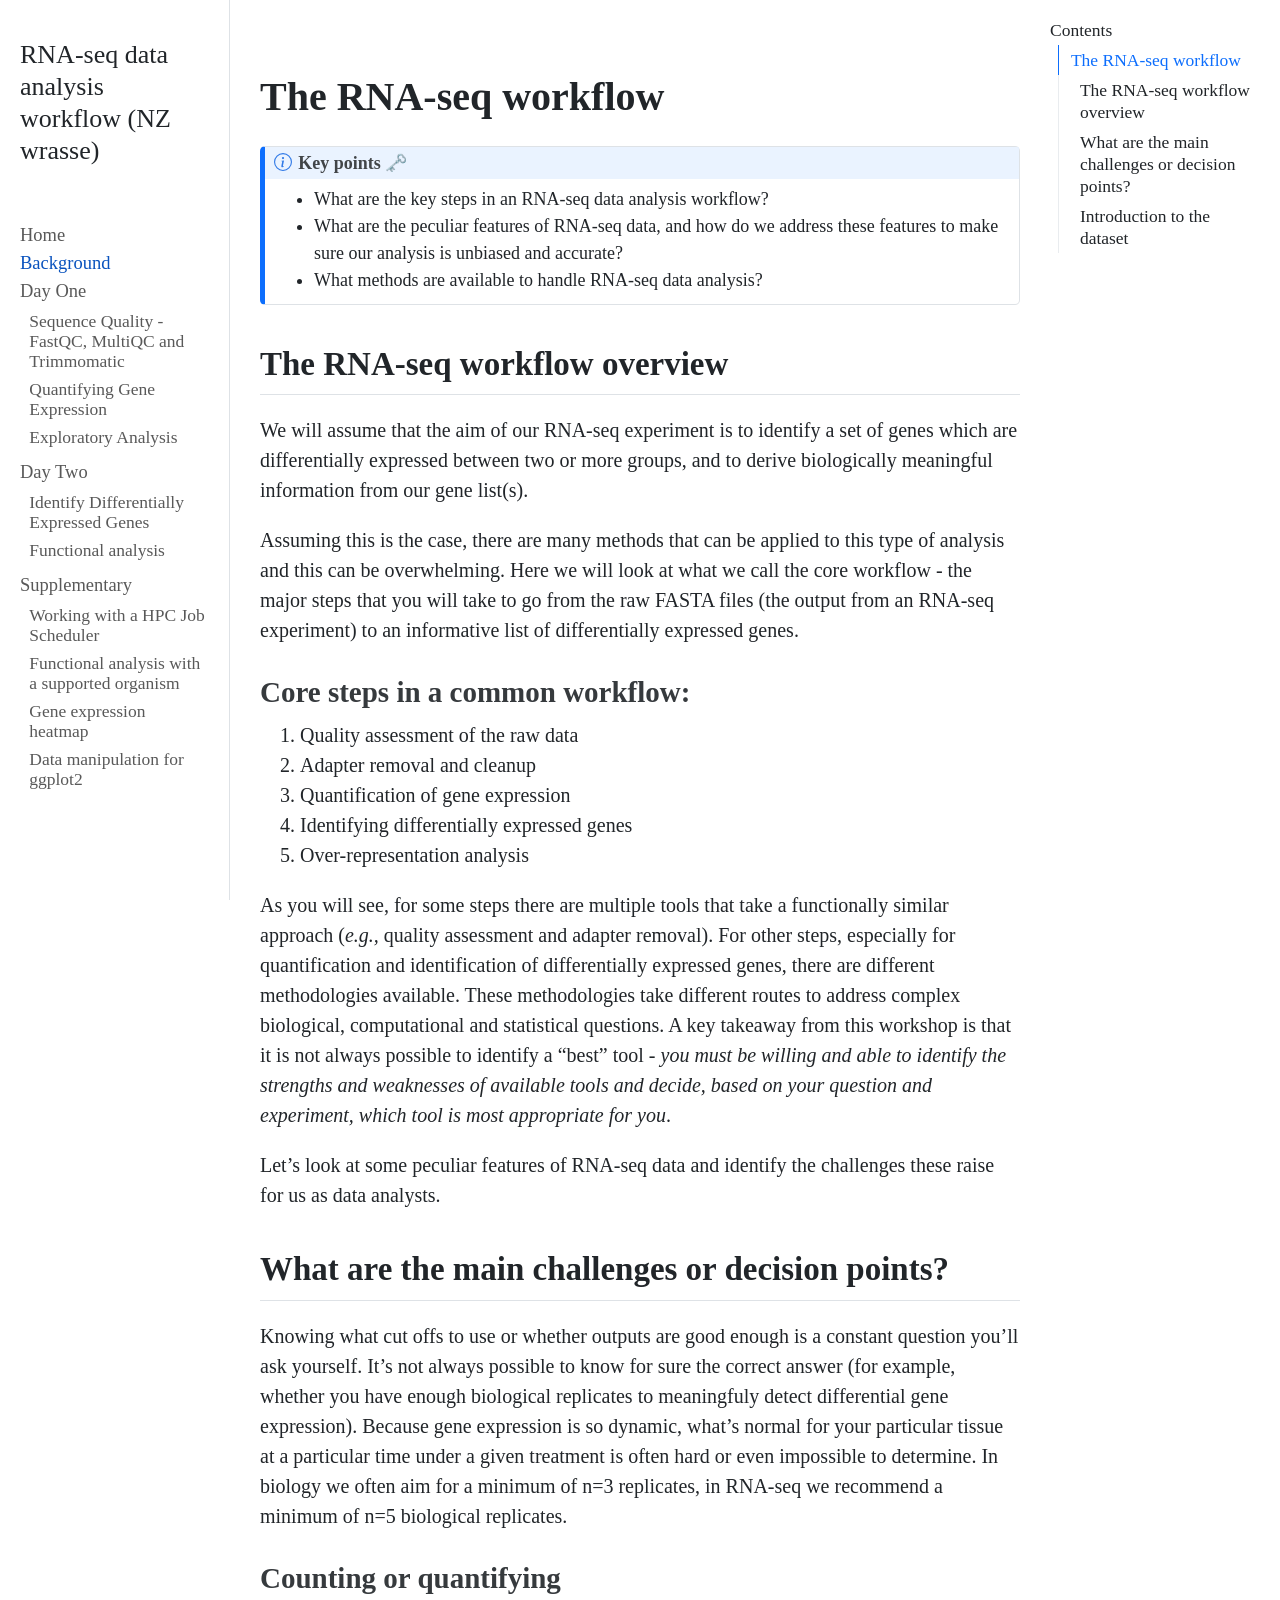
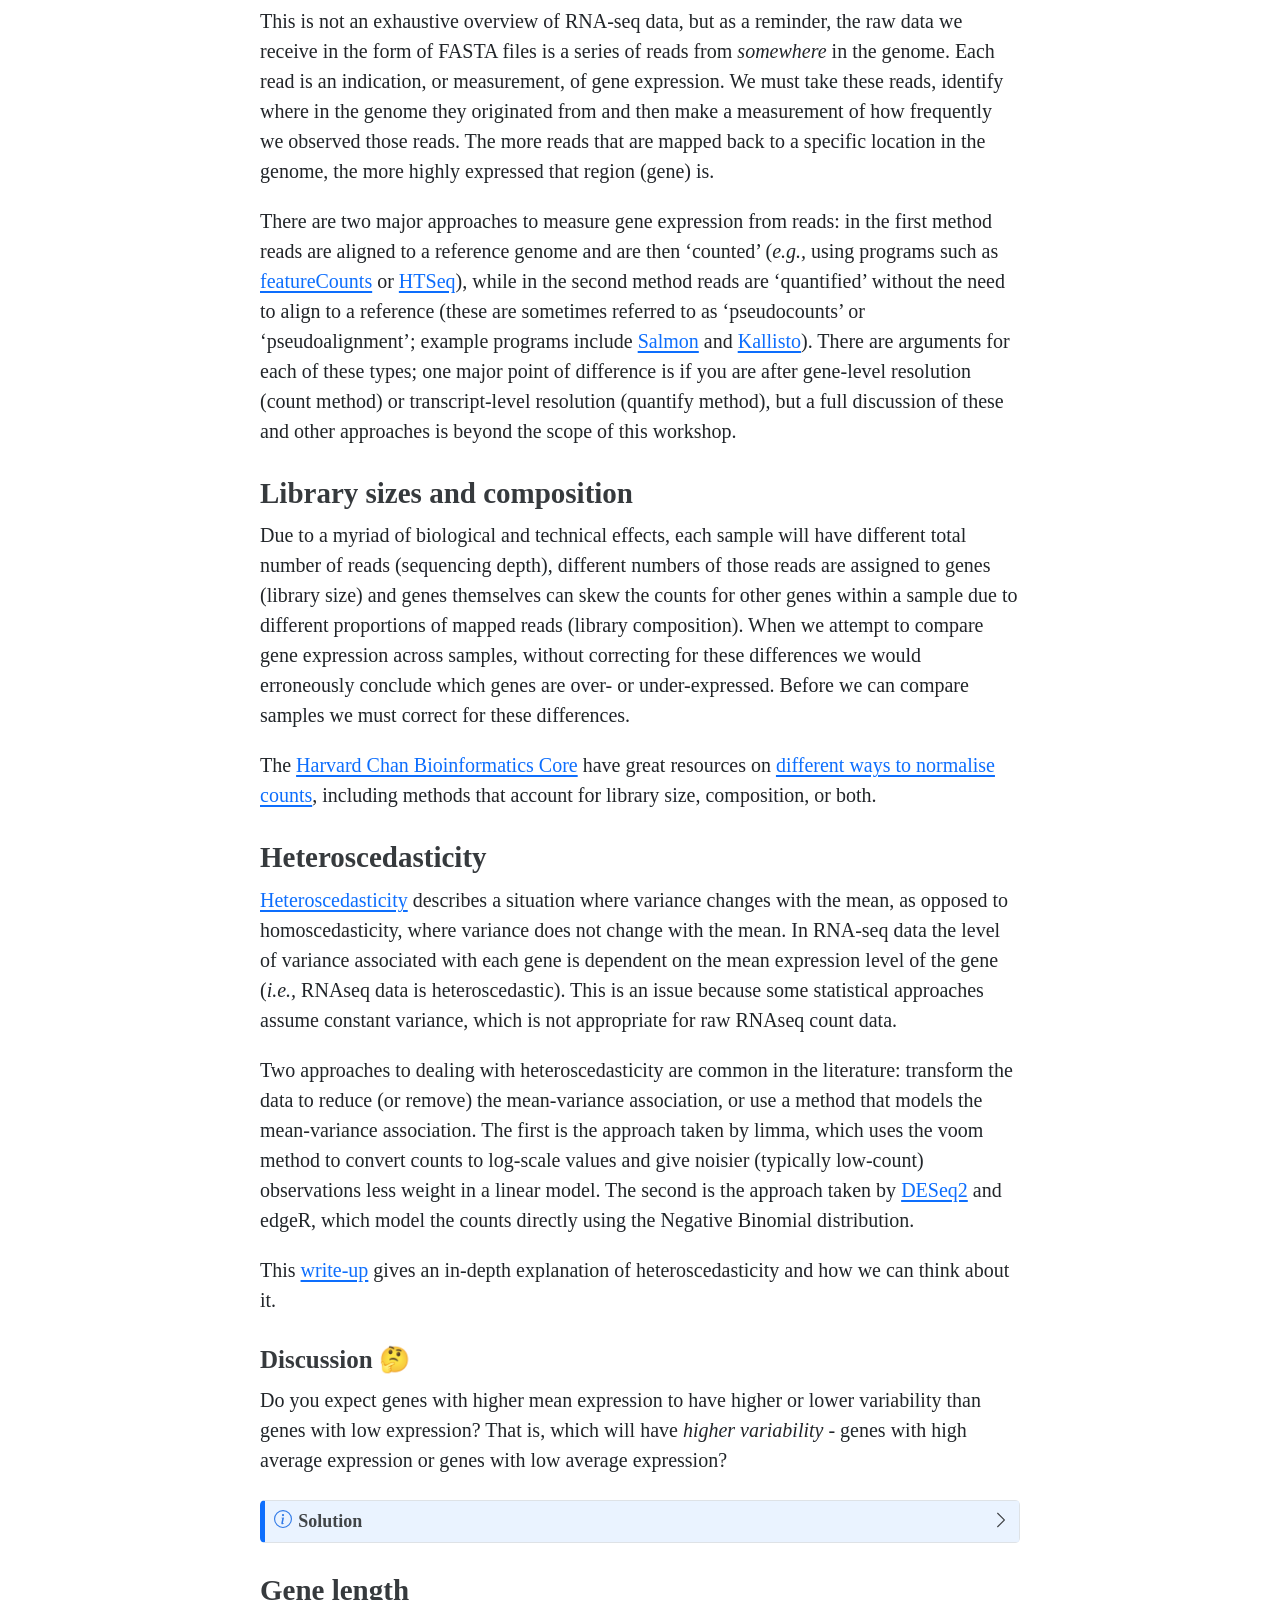
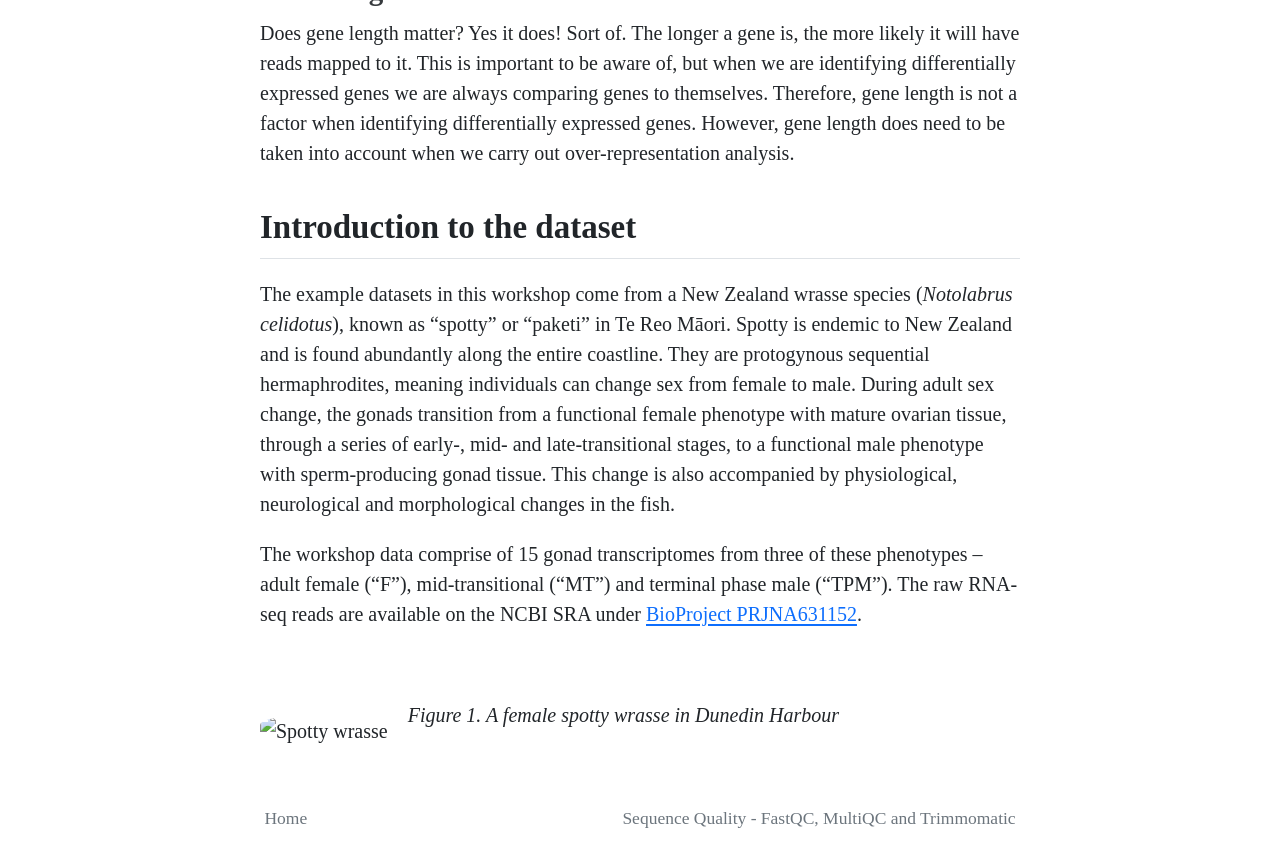
==== commit 1db7e368: "statistical corrections and background expansion" ====
--- a/docs/background.html
+++ b/docs/background.html
@@ -301,17 +301,17 @@
 </section>
 <section id="library-sizes-and-composition" class="level3">
 <h3 class="anchored" data-anchor-id="library-sizes-and-composition">Library sizes and composition</h3>
-<p>Due to myriad biological and technical effects, each sample will have differing numbers of total reads (different library sizes). When we attempt to compare gene expression across samples, these different library sizes can cause genes to be over- or under-expressed. Before we can compare samples we must correct for library size differences.</p>
-<p>Additionally, we need to be aware of library composition. If a library has one (or a few) genes that are very highly expressed, they can be thought of as ‘taking up’ a high proportion of the total library of reads. If we compare this skewed library with another library, some genes may look down-regulated in the skewed library. Here is a great resource on <a href="https://hbctraining.github.io/Intro-to-DGE/lessons/02_DGE_count_normalization.html">different ways to normalise counts</a>, which can account for library size and/or composition, produced by the <a href="https://github.com/hbctraining/Intro-to-DGE">Harvard Chan Bioinformatics Core.</a>.</p>
+<p>Due to a myriad of biological and technical effects, each sample will have different total number of reads (sequencing depth), different numbers of those reads are assigned to genes (library size) and genes themselves can skew the counts for other genes within a sample due to different proportions of mapped reads (library composition). When we attempt to compare gene expression across samples, without correcting for these differences we would erroneously conclude which genes are over- or under-expressed. Before we can compare samples we must correct for these differences.</p>
+<p>The <a href="https://github.com/hbctraining">Harvard Chan Bioinformatics Core</a> have great resources on <a href="https://hbctraining.github.io/Intro-to-DGE/lessons/02_DGE_count_normalization.html">different ways to normalise counts</a>, including methods that account for library size, composition, or both.</p>
 </section>
 <section id="heteroscedasticity" class="level3">
 <h3 class="anchored" data-anchor-id="heteroscedasticity">Heteroscedasticity</h3>
-<p><a href="https://en.wikipedia.org/wiki/Homoscedasticity_and_heteroscedasticity">Heteroscedasticity</a> describes a situation where variance changes with the mean, as opposed to homoscedasticity, where variance does not change with the mean. In RNA-seq data the level of variance associated with each gene is dependent on the mean expression level of the gene (<em>i.e,.</em> RNAseq data is heteroscedastic). This is an issue since some statistical approaches (specifically, the Poisson distribution) assume homoscedasticity (that is, that variance is not associated with the mean).</p>
-<p>Two approaches to dealing with heteroscedasticity are common in the literature: transform the data to reduce (or remove) the mean-variance association or use a method that is robust to the mean-variance association (<a href="https://doi.org/10.1186/s13059-014-0550-8">DESeq2</a> with the Negative Binomial distribution).</p>
+<p><a href="https://en.wikipedia.org/wiki/Homoscedasticity_and_heteroscedasticity">Heteroscedasticity</a> describes a situation where variance changes with the mean, as opposed to homoscedasticity, where variance does not change with the mean. In RNA-seq data the level of variance associated with each gene is dependent on the mean expression level of the gene (<em>i.e.,</em> RNAseq data is heteroscedastic). This is an issue because some statistical approaches assume constant variance, which is not appropriate for raw RNAseq count data.</p>
+<p>Two approaches to dealing with heteroscedasticity are common in the literature: transform the data to reduce (or remove) the mean-variance association, or use a method that models the mean-variance association. The first is the approach taken by limma, which uses the voom method to convert counts to log-scale values and give noisier (typically low-count) observations less weight in a linear model. The second is the approach taken by <a href="https://doi.org/10.1186/s13059-014-0550-8">DESeq2</a> and edgeR, which model the counts directly using the Negative Binomial distribution.</p>
 <p>This <a href="https://github.com/friedue/Notes/blob/master/RNA_heteroskedasticity.md">write-up</a> gives an in-depth explanation of heteroscedasticity and how we can think about it.</p>
 <section id="discussion" class="level4">
 <h4 class="anchored" data-anchor-id="discussion"><strong>Discussion</strong> 🤔</h4>
-<p>Do you expect genes with higher mean expression to have higher or lower variance than genes with low expression? That is, which will have <em>higher variance</em> - genes with high average expression or genes with low average expression?</p>
+<p>Do you expect genes with higher mean expression to have higher or lower variability than genes with low expression? That is, which will have <em>higher variability</em> - genes with high average expression or genes with low average expression?</p>
 <div class="callout callout-style-default callout-note callout-titled">
 <div class="callout-header d-flex align-content-center" data-bs-toggle="collapse" data-bs-target=".callout-2-contents" aria-controls="callout-2" aria-expanded="false" aria-label="Toggle callout">
 <div class="callout-icon-container">
@@ -324,10 +324,10 @@
 </div>
 <div id="callout-2" class="callout-2-contents callout-collapse collapse">
 <div class="callout-body-container callout-body">
-<p>This can be a surprisingly complex question to answer, and depends on how we think about variance. If a gene has a high mean expression (<em>e.g.,</em> say 1000), then we can expect that the standard deviation will be a reasonably high number (<em>e.g.,</em> let’s say 20). If a gene has low mean expression (e.g., 10), then the standard deviation will be small (<em>e.g.,</em> 2). So, it is true to say that for genes with higher average expression, the standard deviation is greater.</p>
-<p>However, we also need to think about magnitude of variance, which we can do using the numbers from our above imaginary examples. For the gene with a mean expression of 1000 and sd of 20, going from 1000 to 1020 is not a big change (<em>i.e.,</em> 1.02 fold change). For the gene with the low mean expression, going from 10 to 12 <em>is</em> a large change (<em>i.e.,</em> 1.2 fold change).</p>
-<p>Our assumption then is that a large fold change, regardless of the actual read count change for that gene, has a meaningful biological effect.</p>
-<p>We will look more at heteroscedasticity when we begin to identify differentially expressed genes, but for now it is important to be aware of the concept.</p>
+<p>This can be a surprisingly complex question to answer, and depends on how we think about variability. If a gene has a high mean expression (<em>e.g.,</em> say 1000), then we can expect that the standard deviation will be a reasonably high number (<em>e.g.,</em> let’s say 50). If a gene has low mean expression (<em>e.g.,</em> 10), then the standard deviation will be small (<em>e.g.,</em> 4). So, it is true to say that for genes with higher average expression, the standard deviation is greater.</p>
+<p>However, we also need to think about magnitude of variability relative to the mean, which we can do using the numbers from our above imaginary examples. For the gene with a mean expression of 1000 and SD of 50, going from 1000 to 1050 is not a big change (<em>i.e.,</em> 1.05 fold change). For the gene with the low mean expression, going from 10 to 14 <em>is</em> a large change (<em>i.e.,</em> 1.4 fold change). Put another way, the SD is 5% of the mean for the first gene but 40% of the mean for the second.</p>
+<p>This is because a large fold change, regardless of the actual read count change for that gene, is more likely to have a meaningful biological effect (or rather, this is the underlying assumption of all RNA-seq data analysis!)</p>
+<p>This dependence of variability on the mean is called heteroscedasticity. We will look more at heteroscedasticity when we begin to identify differentially expressed genes, but for now it is important to be aware of the concept.</p>
 </div>
 </div>
 </div>
